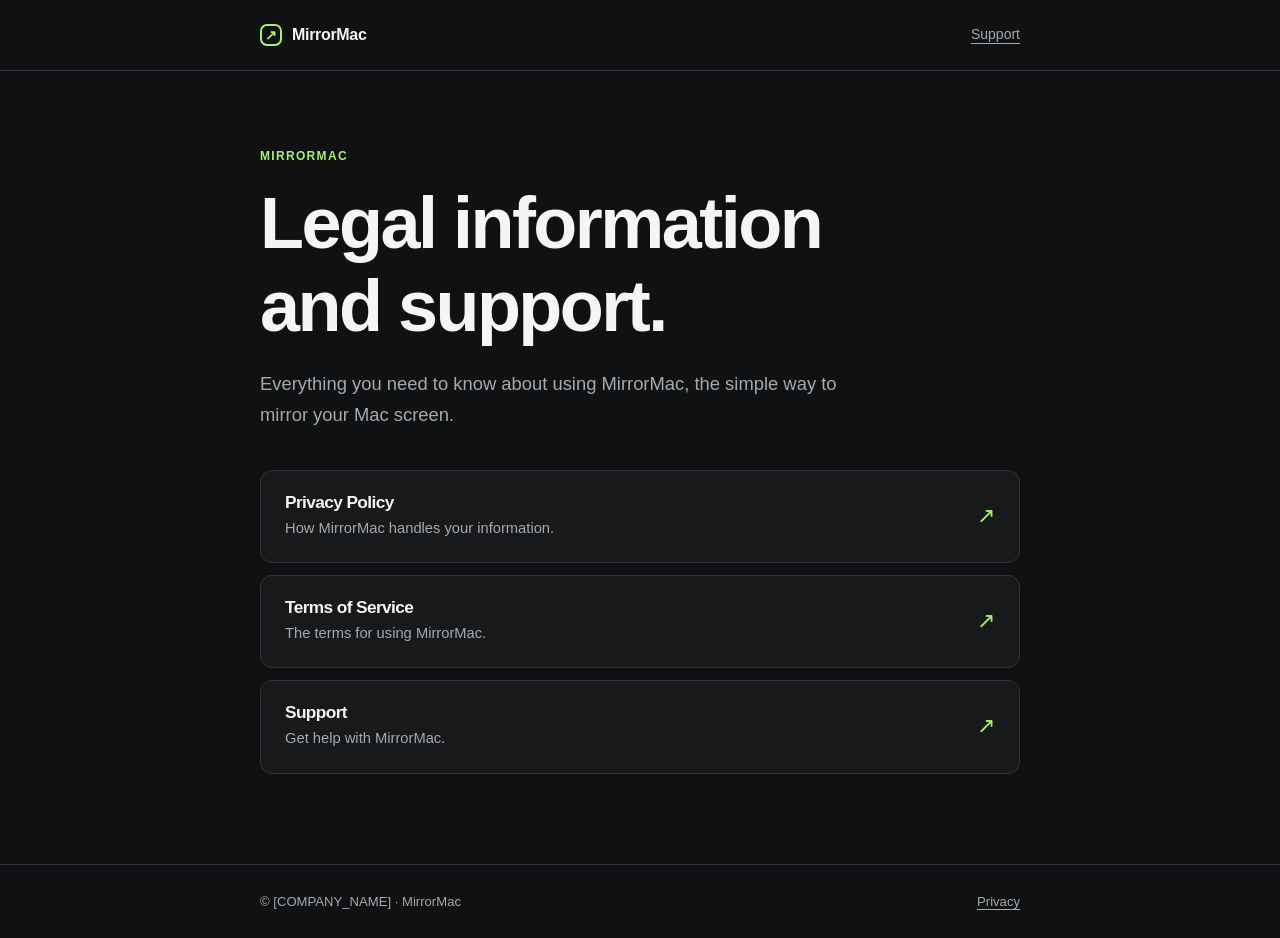
==== index.html @ f229c969 "Create MirrorMac legal pages" ====
<!doctype html>
<html lang="en">
  <head>
    <meta charset="utf-8">
    <meta name="viewport" content="width=device-width, initial-scale=1">
    <meta name="description" content="MirrorMac legal information and support.">
    <title>MirrorMac — Legal &amp; Support</title>
    <link rel="stylesheet" href="styles.css">
  </head>
  <body>
    <header class="site-header">
      <nav class="nav" aria-label="Main navigation">
        <a class="brand" href="index.html"><span class="brand-mark">↗</span>MirrorMac</a>
        <a href="support.html">Support</a>
      </nav>
    </header>
    <main class="content">
      <p class="eyebrow">MirrorMac</p>
      <h1>Legal information<br>and support.</h1>
      <p class="lead">Everything you need to know about using MirrorMac, the simple way to mirror your Mac screen.</p>
      <section class="card-list" aria-label="Pages">
        <a class="card" href="privacy-policy.html"><span><h2>Privacy Policy</h2><p>How MirrorMac handles your information.</p></span><span class="arrow">↗</span></a>
        <a class="card" href="terms-of-service.html"><span><h2>Terms of Service</h2><p>The terms for using MirrorMac.</p></span><span class="arrow">↗</span></a>
        <a class="card" href="support.html"><span><h2>Support</h2><p>Get help with MirrorMac.</p></span><span class="arrow">↗</span></a>
      </section>
    </main>
    <footer><div class="footer-inner"><span>© [COMPANY_NAME] · MirrorMac</span><a href="privacy-policy.html">Privacy</a></div></footer>
  </body>
</html>
---- styles.css ----
:root {
  color-scheme: dark;
  --page: #101112;
  --surface: #17191b;
  --line: #303438;
  --text: #f4f5f5;
  --muted: #a5aaae;
  --accent: #a8f26b;
  --max: 760px;
}

* { box-sizing: border-box; }
html { scroll-behavior: smooth; }
body {
  margin: 0;
  min-width: 320px;
  background: var(--page);
  color: var(--text);
  font-family: -apple-system, BlinkMacSystemFont, "Segoe UI", sans-serif;
  font-size: 16px;
  line-height: 1.65;
}
a { color: inherit; }
a:hover { color: var(--accent); }
.site-header { border-bottom: 1px solid var(--line); }
.nav, .content, .footer-inner { width: min(calc(100% - 40px), var(--max)); margin: auto; }
.nav { min-height: 70px; display: flex; align-items: center; justify-content: space-between; gap: 20px; }
.brand { display: inline-flex; align-items: center; gap: 10px; color: var(--text); font-weight: 700; letter-spacing: -.02em; text-decoration: none; }
.brand-mark { display: grid; width: 22px; height: 22px; place-items: center; border: 2px solid var(--accent); border-radius: 7px; color: var(--accent); font-size: 14px; line-height: 1; }
.nav a:not(.brand) { color: var(--muted); font-size: 14px; text-underline-offset: 4px; }
.content { padding: 76px 0 90px; }
.eyebrow { margin: 0 0 15px; color: var(--accent); font-size: 12px; font-weight: 750; letter-spacing: .11em; text-transform: uppercase; }
h1, h2, h3 { letter-spacing: -.035em; line-height: 1.15; }
h1 { max-width: 650px; margin: 0; font-size: clamp(2.45rem, 8vw, 4.5rem); }
h2 { margin: 49px 0 12px; font-size: clamp(1.45rem, 4vw, 2rem); }
h3 { margin: 28px 0 8px; font-size: 1.1rem; }
p, li { color: var(--muted); }
.lead { max-width: 590px; margin: 22px 0 0; font-size: 1.15rem; }
.updated { margin: 29px 0 0; font-size: .88rem; }
.updated strong { color: var(--text); }
ul { padding-left: 1.25rem; }
.card-list { display: grid; gap: 12px; margin-top: 40px; }
.card { display: flex; align-items: center; justify-content: space-between; gap: 24px; padding: 22px 24px; border: 1px solid var(--line); border-radius: 12px; background: var(--surface); color: var(--text); text-decoration: none; transition: border-color .2s ease, transform .2s ease; }
.card:hover { border-color: var(--accent); color: var(--text); transform: translateY(-2px); }
.card h2 { margin: 0; font-size: 1.08rem; }.card p { margin: 3px 0 0; font-size: .92rem; }.arrow { color: var(--accent); font-size: 1.4rem; }
.notice { margin-top: 42px; padding: 20px 22px; border-left: 3px solid var(--accent); background: var(--surface); color: var(--muted); }
.support-box { margin-top: 38px; padding: 30px; border: 1px solid var(--line); border-radius: 14px; background: var(--surface); }.support-box p { margin: 0 0 18px; }.support-box a { color: var(--accent); font-weight: 650; text-underline-offset: 4px; }
footer { border-top: 1px solid var(--line); }.footer-inner { display: flex; justify-content: space-between; gap: 18px; padding: 26px 0; color: var(--muted); font-size: .82rem; }.footer-inner a { text-underline-offset: 3px; }
@media (max-width: 520px) { .nav, .content, .footer-inner { width: min(calc(100% - 32px), var(--max)); }.content { padding: 54px 0 64px; }.nav { min-height: 62px; }.footer-inner { align-items: flex-start; flex-direction: column; gap: 6px; }.card { padding: 19px; }.support-box { padding: 24px; } }
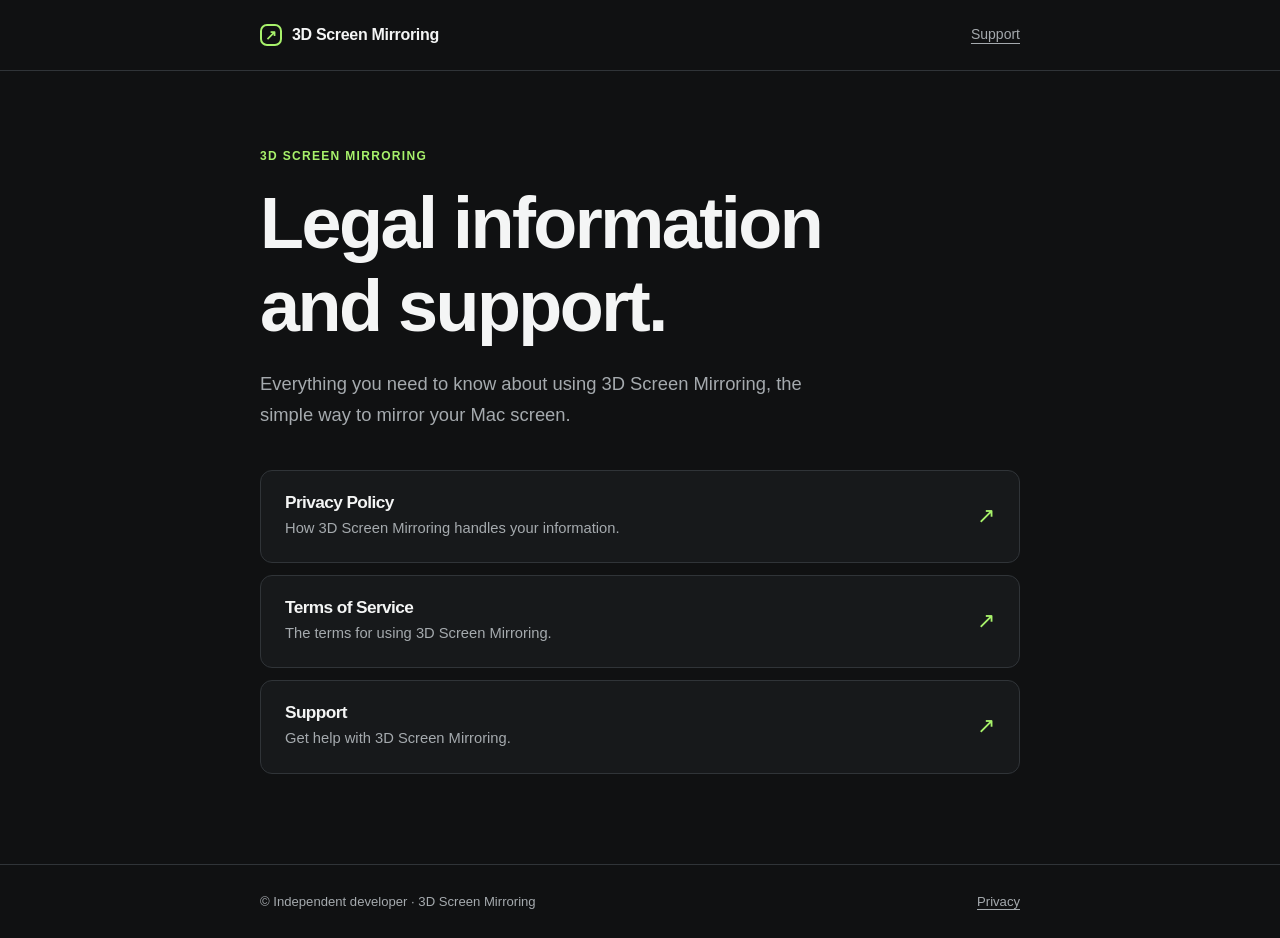
==== commit c93dac5e: "Add legal and support site" ====
--- a/index.html
+++ b/index.html
@@ -3,27 +3,27 @@
   <head>
     <meta charset="utf-8">
     <meta name="viewport" content="width=device-width, initial-scale=1">
-    <meta name="description" content="MirrorMac legal information and support.">
-    <title>MirrorMac — Legal &amp; Support</title>
+    <meta name="description" content="3D Screen Mirroring legal information and support.">
+    <title>3D Screen Mirroring — Legal &amp; Support</title>
     <link rel="stylesheet" href="styles.css">
   </head>
   <body>
     <header class="site-header">
       <nav class="nav" aria-label="Main navigation">
-        <a class="brand" href="index.html"><span class="brand-mark">↗</span>MirrorMac</a>
+        <a class="brand" href="index.html"><span class="brand-mark">↗</span>3D Screen Mirroring</a>
         <a href="support.html">Support</a>
       </nav>
     </header>
     <main class="content">
-      <p class="eyebrow">MirrorMac</p>
+      <p class="eyebrow">3D Screen Mirroring</p>
       <h1>Legal information<br>and support.</h1>
-      <p class="lead">Everything you need to know about using MirrorMac, the simple way to mirror your Mac screen.</p>
+      <p class="lead">Everything you need to know about using 3D Screen Mirroring, the simple way to mirror your Mac screen.</p>
       <section class="card-list" aria-label="Pages">
-        <a class="card" href="privacy-policy.html"><span><h2>Privacy Policy</h2><p>How MirrorMac handles your information.</p></span><span class="arrow">↗</span></a>
-        <a class="card" href="terms-of-service.html"><span><h2>Terms of Service</h2><p>The terms for using MirrorMac.</p></span><span class="arrow">↗</span></a>
-        <a class="card" href="support.html"><span><h2>Support</h2><p>Get help with MirrorMac.</p></span><span class="arrow">↗</span></a>
+        <a class="card" href="privacy-policy.html"><span><h2>Privacy Policy</h2><p>How 3D Screen Mirroring handles your information.</p></span><span class="arrow">↗</span></a>
+        <a class="card" href="terms-of-service.html"><span><h2>Terms of Service</h2><p>The terms for using 3D Screen Mirroring.</p></span><span class="arrow">↗</span></a>
+        <a class="card" href="support.html"><span><h2>Support</h2><p>Get help with 3D Screen Mirroring.</p></span><span class="arrow">↗</span></a>
       </section>
     </main>
-    <footer><div class="footer-inner"><span>© [COMPANY_NAME] · MirrorMac</span><a href="privacy-policy.html">Privacy</a></div></footer>
+    <footer><div class="footer-inner"><span>© Independent developer · 3D Screen Mirroring</span><a href="privacy-policy.html">Privacy</a></div></footer>
   </body>
 </html>
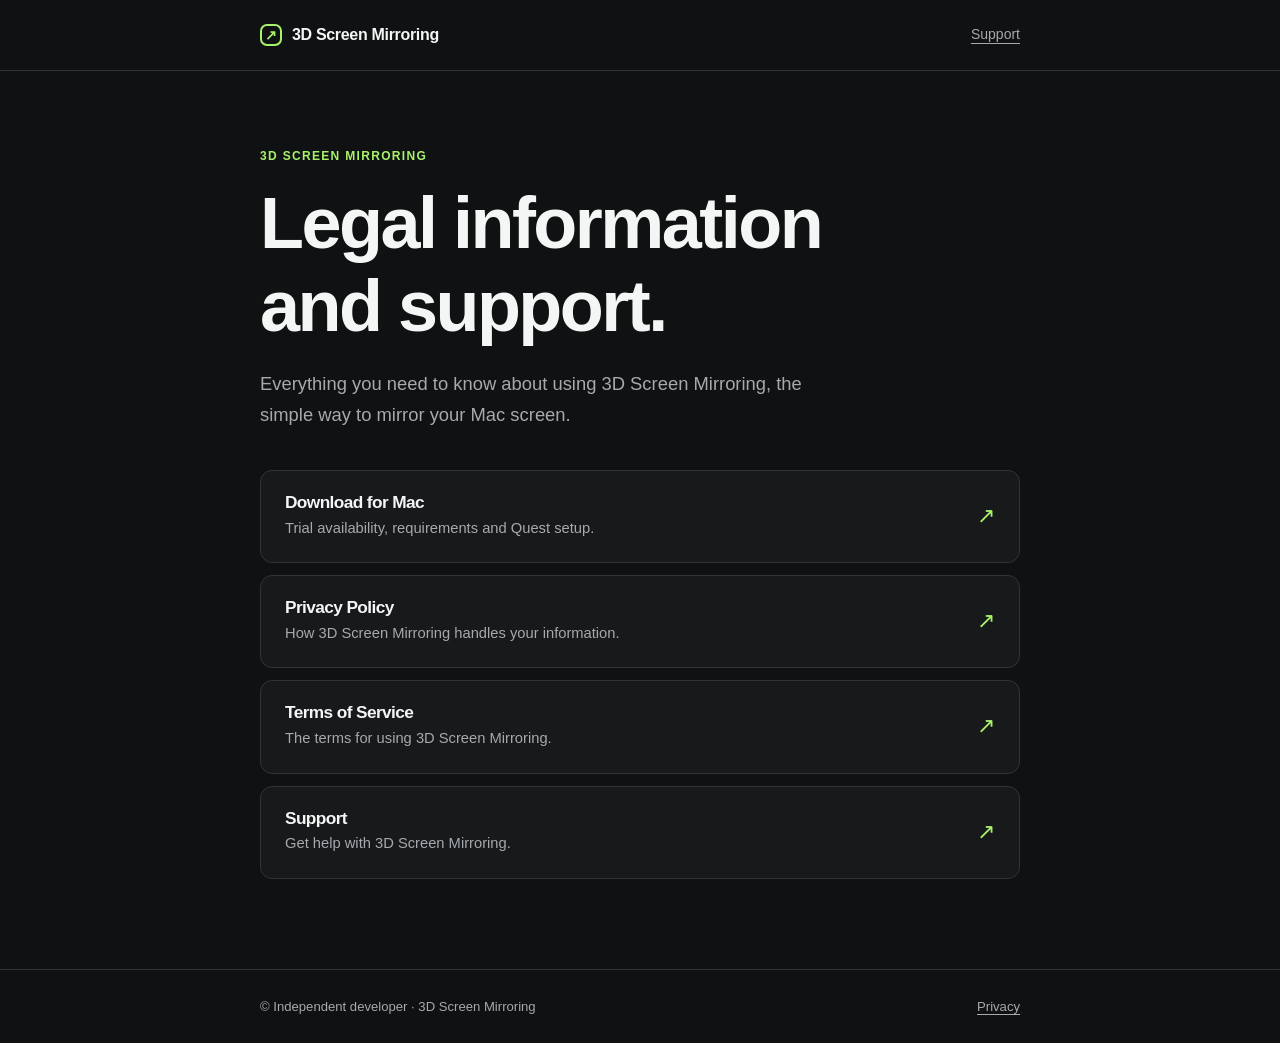
==== commit d6da8a0f: "Add Mac trial download page and hardware requirements" ====
--- a/index.html
+++ b/index.html
@@ -19,6 +19,7 @@
       <h1>Legal information<br>and support.</h1>
       <p class="lead">Everything you need to know about using 3D Screen Mirroring, the simple way to mirror your Mac screen.</p>
       <section class="card-list" aria-label="Pages">
+        <a class="card" href="download.html"><span><h2>Download for Mac</h2><p>Trial availability, requirements and Quest setup.</p></span><span class="arrow">↗</span></a>
         <a class="card" href="privacy-policy.html"><span><h2>Privacy Policy</h2><p>How 3D Screen Mirroring handles your information.</p></span><span class="arrow">↗</span></a>
         <a class="card" href="terms-of-service.html"><span><h2>Terms of Service</h2><p>The terms for using 3D Screen Mirroring.</p></span><span class="arrow">↗</span></a>
         <a class="card" href="support.html"><span><h2>Support</h2><p>Get help with 3D Screen Mirroring.</p></span><span class="arrow">↗</span></a>
--- a/styles.css
+++ b/styles.css
@@ -44,6 +44,14 @@
 .card:hover { border-color: var(--accent); color: var(--text); transform: translateY(-2px); }
 .card h2 { margin: 0; font-size: 1.08rem; }.card p { margin: 3px 0 0; font-size: .92rem; }.arrow { color: var(--accent); font-size: 1.4rem; }
 .notice { margin-top: 42px; padding: 20px 22px; border-left: 3px solid var(--accent); background: var(--surface); color: var(--muted); }
+.download-box { margin-top: 38px; padding: clamp(20px, 4vw, 30px); border: 1px solid var(--line); border-radius: 14px; background: var(--surface); }
+.download-box h2 { margin-top: 0; }
+.download-action { display: inline-block; max-width: 100%; padding: 14px 22px; border: 0; border-radius: 8px; background: var(--accent); color: #101112; font: inherit; font-weight: 700; text-align: center; text-decoration: none; }
+.download-action:disabled { background: #343a3d; color: #c9ced1; cursor: not-allowed; }
+.download-action:focus-visible, a:focus-visible { outline: 3px solid var(--accent); outline-offset: 4px; }
+#download-status { margin-bottom: 0; font-size: .9375rem; }
+ol { padding-left: 1.5rem; }
+ol li + li { margin-top: .65rem; }
 .support-box { margin-top: 38px; padding: 30px; border: 1px solid var(--line); border-radius: 14px; background: var(--surface); }.support-box p { margin: 0 0 18px; }.support-box a { color: var(--accent); font-weight: 650; text-underline-offset: 4px; }
 footer { border-top: 1px solid var(--line); }.footer-inner { display: flex; justify-content: space-between; gap: 18px; padding: 26px 0; color: var(--muted); font-size: .82rem; }.footer-inner a { text-underline-offset: 3px; }
 @media (max-width: 520px) { .nav, .content, .footer-inner { width: min(calc(100% - 32px), var(--max)); }.content { padding: 54px 0 64px; }.nav { min-height: 62px; }.footer-inner { align-items: flex-start; flex-direction: column; gap: 6px; }.card { padding: 19px; }.support-box { padding: 24px; } }
